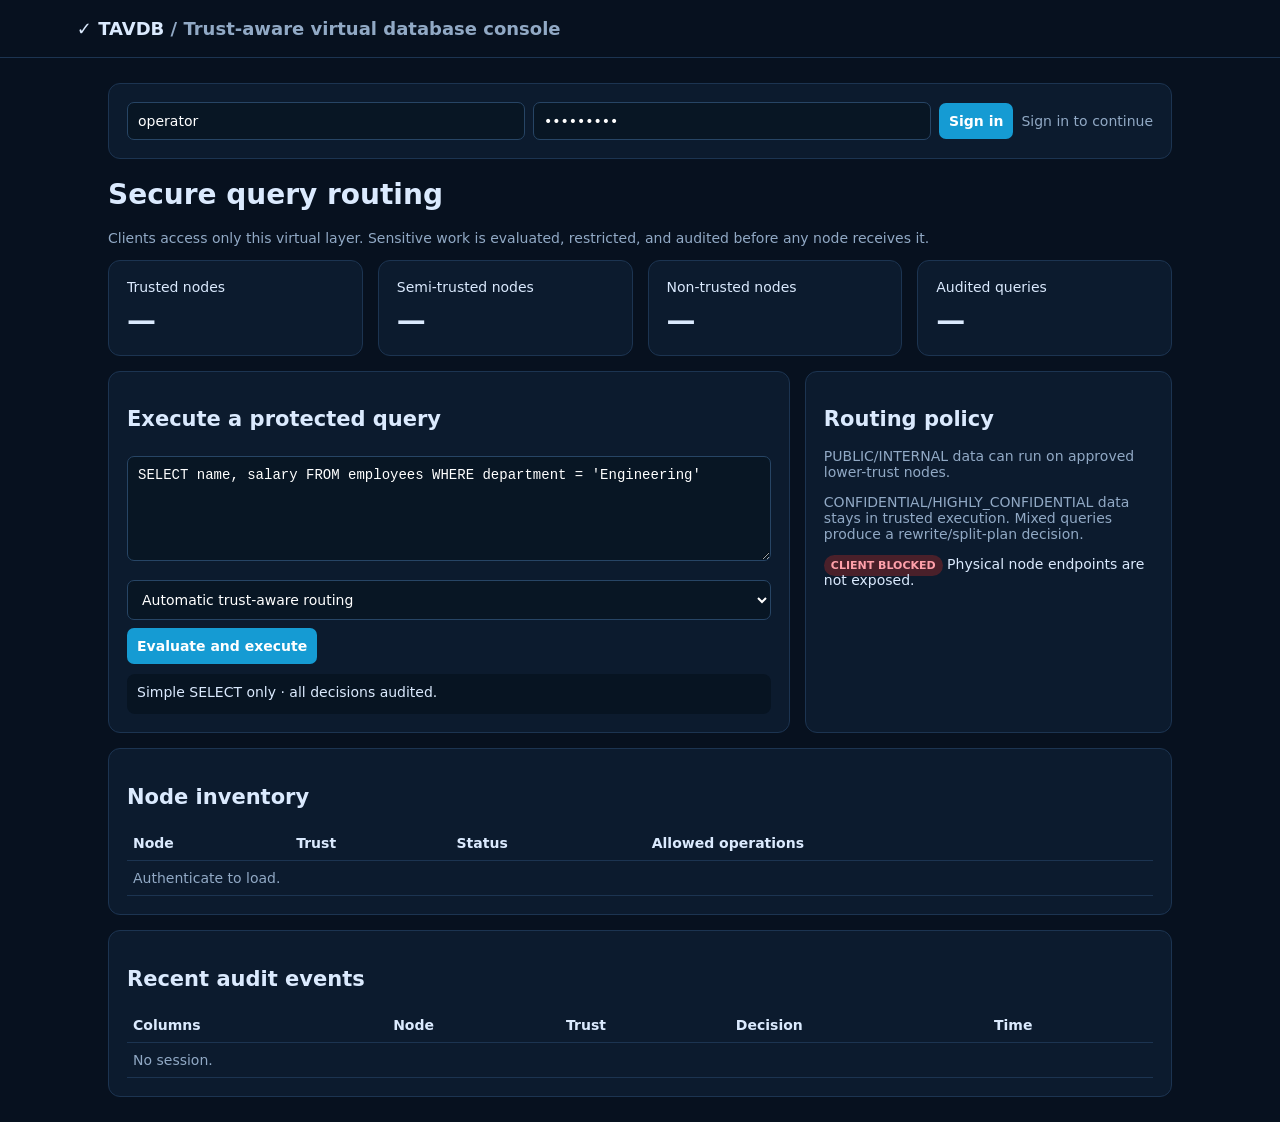
==== dashboard/index.html @ 65dcba15 "Build trust-aware virtual database prototype" ====
<!doctype html><html><head><meta charset="utf-8"><meta name="viewport" content="width=device-width"><title>TAVDB Console</title><style>*{box-sizing:border-box}body{margin:0;font:14px system-ui;background:#07111f;color:#dbeafe}.bar{padding:18px 6%;border-bottom:1px solid #1c3451;font-weight:800;font-size:18px}.wrap{max-width:1100px;margin:25px auto;padding:0 18px}.muted{color:#91a9c5}.grid,.two{display:grid;gap:15px}.grid{grid-template-columns:repeat(4,1fr)}.two{grid-template-columns:1.3fr .7fr}.card,.panel{padding:18px;background:#0c1b2e;border:1px solid #1c3451;border-radius:12px;margin-bottom:15px}.metric{font-size:29px;font-weight:800;margin-top:8px}input,textarea,select,button{padding:10px;border-radius:7px;border:1px solid #274565;background:#081624;color:white;font:inherit}textarea,select{width:100%;margin:8px 0}textarea{height:105px;font-family:monospace}button{background:#159bd3;border:0;font-weight:bold;cursor:pointer}.row{display:flex;gap:8px;align-items:center}.row input{flex:1}table{width:100%;border-collapse:collapse}td,th{text-align:left;padding:9px 6px;border-bottom:1px solid #1c3451}.pill{font-size:11px;padding:4px 7px;border-radius:12px;font-weight:bold}.allow{background:#123c34;color:#79e7c0}.deny{background:#4a202a;color:#ffa0aa}.rewrite{background:#433716;color:#ffdc80}.status{margin-top:10px;padding:10px;background:#071422;border-radius:8px;min-height:40px}pre{white-space:pre-wrap}@media(max-width:700px){.grid,.two{grid-template-columns:1fr 1fr}}@media(max-width:440px){.grid,.two{grid-template-columns:1fr}}</style></head><body><header class="bar">✓ TAVDB <span class="muted">/ Trust-aware virtual database console</span></header><main class="wrap"><section class="card"><div class="row"><input id="user" value="operator" placeholder="Username"><input id="pass" value="password1" type="password" placeholder="Password"><button onclick="auth()">Sign in</button><span id="state" class="muted">Sign in to continue</span></div></section><h1>Secure query routing</h1><p class="muted">Clients access only this virtual layer. Sensitive work is evaluated, restricted, and audited before any node receives it.</p><section class="grid"><div class="card">Trusted nodes<div id="trusted" class="metric">—</div></div><div class="card">Semi-trusted nodes<div id="semi" class="metric">—</div></div><div class="card">Non-trusted nodes<div id="non" class="metric">—</div></div><div class="card">Audited queries<div id="total" class="metric">—</div></div></section><section class="two"><div class="panel"><h2>Execute a protected query</h2><textarea id="sql">SELECT name, salary FROM employees WHERE department = 'Engineering'</textarea><select id="node"><option value="">Automatic trust-aware routing</option><option value="non-trusted-node">Prefer non-trusted node</option><option value="semi-trusted-node">Prefer semi-trusted node</option><option value="trusted-node">Prefer trusted node</option></select><button onclick="run()">Evaluate and execute</button><div id="result" class="status">Simple SELECT only · all decisions audited.</div></div><aside class="panel"><h2>Routing policy</h2><p class="muted">PUBLIC/INTERNAL data can run on approved lower-trust nodes.</p><p class="muted">CONFIDENTIAL/HIGHLY_CONFIDENTIAL data stays in trusted execution. Mixed queries produce a rewrite/split-plan decision.</p><p><span class="pill deny">CLIENT BLOCKED</span> Physical node endpoints are not exposed.</p></aside></section><section class="panel"><h2>Node inventory</h2><table><thead><tr><th>Node</th><th>Trust</th><th>Status</th><th>Allowed operations</th></tr></thead><tbody id="nodes"><tr><td colspan="4" class="muted">Authenticate to load.</td></tr></tbody></table></section><section class="panel"><h2>Recent audit events</h2><table><thead><tr><th>Columns</th><th>Node</th><th>Trust</th><th>Decision</th><th>Time</th></tr></thead><tbody id="audit"><tr><td colspan="5" class="muted">No session.</td></tr></tbody></table></section></main><script>const $=x=>document.getElementById(x),call=async(p,o={})=>{o.headers={...(o.headers||{}),Authorization:'Bearer '+localStorage.t};let r=await fetch(p,o);if(!r.ok)throw Error((await r.json()).detail);return r.json()},tag=x=>'<span class="pill '+x.toLowerCase()+'">'+x+'</span>';async function auth(){try{let body=JSON.stringify({username:$('user').value,password:$('pass').value}),r=await fetch('/auth/login',{method:'POST',headers:{'Content-Type':'application/json'},body});if(r.status===401){await fetch('/auth/register',{method:'POST',headers:{'Content-Type':'application/json'},body});r=await fetch('/auth/login',{method:'POST',headers:{'Content-Type':'application/json'},body})}let d=await r.json();if(!d.access_token)throw Error(d.detail||'Sign-in failed');localStorage.t=d.access_token;$('state').textContent='Authenticated as '+$('user').value;refresh()}catch(e){$('result').textContent=e.message}}async function refresh(){try{let[ns,ls]=await Promise.all([call('/nodes'),call('/audit/logs')]);for(let[k,v]of Object.entries({trusted:'TRUSTED',semi:'SEMI_TRUSTED',non:'NON_TRUSTED'}))$(k).textContent=ns.filter(n=>n.trust_level===v).length;$('total').textContent=ls.length;$('nodes').innerHTML=ns.map(n=>`<tr><td>${n.name}</td><td>${n.trust_level}</td><td>${tag('ALLOW')} ${n.status}</td><td>${n.allowed_operations}</td></tr>`).join('');$('audit').innerHTML=ls.slice(0,10).map(a=>`<tr><td>${a.requested_columns||'invalid'}</td><td>${a.selected_node||'—'}</td><td>${a.node_trust_level||'—'}</td><td>${tag(a.decision)}</td><td>${a.execution_time} ms</td></tr>`).join('')||'<tr><td colspan=5>No queries yet.</td></tr>'}catch(e){$('result').textContent=e.message}}async function run(){try{let d=await call('/queries',{method:'POST',headers:{'Content-Type':'application/json'},body:JSON.stringify({sql:$('sql').value,preferred_node:$('node').value||null})});$('result').innerHTML=`${tag(d.decision)} <b>${d.node||'No node'}</b> — ${d.reason}<pre>${JSON.stringify(d.result,null,2)}</pre>`;refresh()}catch(e){$('result').textContent=e.message}}if(localStorage.t){$('state').textContent='Authenticated session';refresh()}</script></body></html>
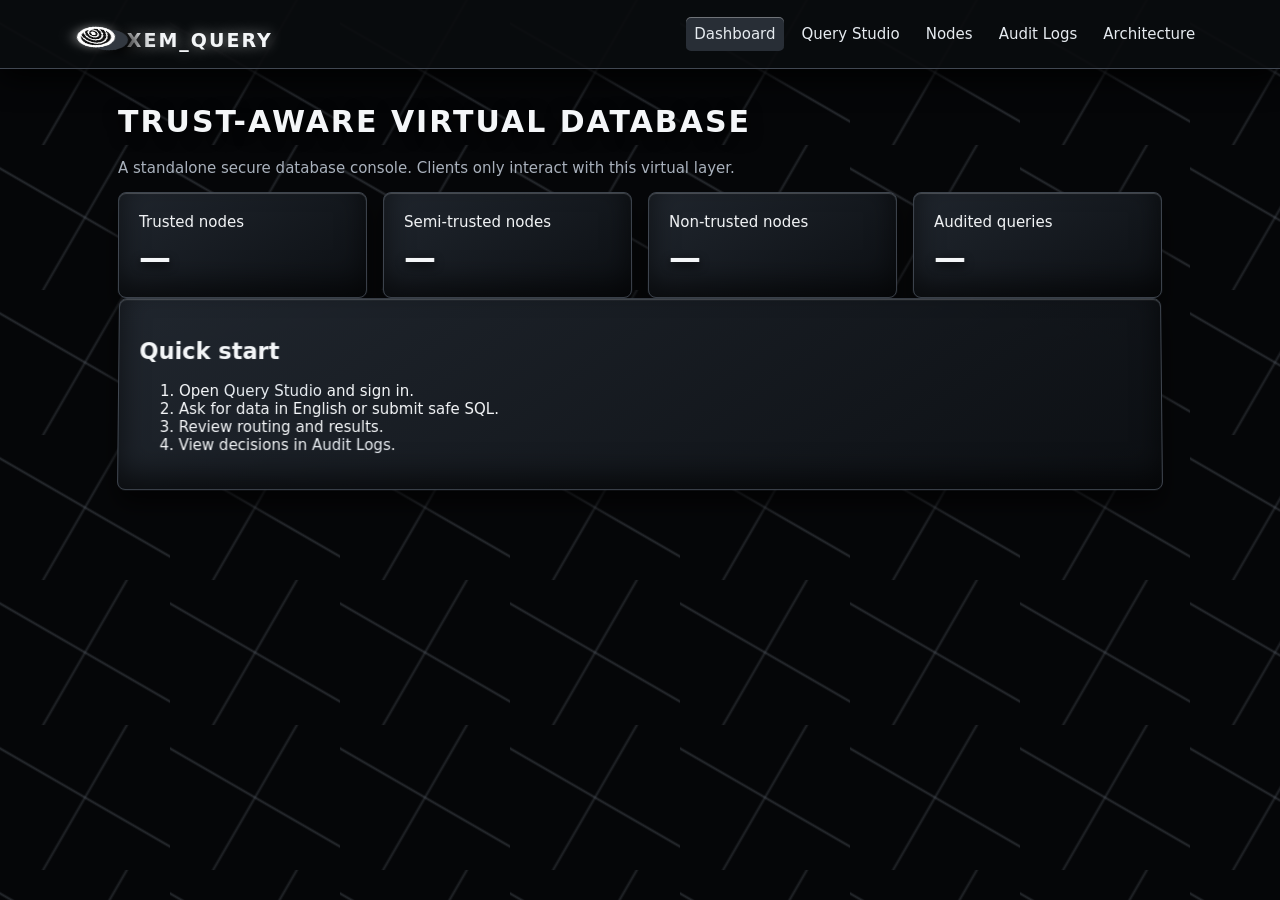
==== commit aaba50a4: "Prepare FastAPI application for Vercel deployment" ====
--- a/dashboard/index.html
+++ b/dashboard/index.html
@@ -1 +1 @@
-<!doctype html><html><head><meta charset="utf-8"><meta name="viewport" content="width=device-width"><title>TAVDB Console</title><style>*{box-sizing:border-box}body{margin:0;font:14px system-ui;background:#07111f;color:#dbeafe}.bar{padding:18px 6%;border-bottom:1px solid #1c3451;font-weight:800;font-size:18px}.wrap{max-width:1100px;margin:25px auto;padding:0 18px}.muted{color:#91a9c5}.grid,.two{display:grid;gap:15px}.grid{grid-template-columns:repeat(4,1fr)}.two{grid-template-columns:1.3fr .7fr}.card,.panel{padding:18px;background:#0c1b2e;border:1px solid #1c3451;border-radius:12px;margin-bottom:15px}.metric{font-size:29px;font-weight:800;margin-top:8px}input,textarea,select,button{padding:10px;border-radius:7px;border:1px solid #274565;background:#081624;color:white;font:inherit}textarea,select{width:100%;margin:8px 0}textarea{height:105px;font-family:monospace}button{background:#159bd3;border:0;font-weight:bold;cursor:pointer}.row{display:flex;gap:8px;align-items:center}.row input{flex:1}table{width:100%;border-collapse:collapse}td,th{text-align:left;padding:9px 6px;border-bottom:1px solid #1c3451}.pill{font-size:11px;padding:4px 7px;border-radius:12px;font-weight:bold}.allow{background:#123c34;color:#79e7c0}.deny{background:#4a202a;color:#ffa0aa}.rewrite{background:#433716;color:#ffdc80}.status{margin-top:10px;padding:10px;background:#071422;border-radius:8px;min-height:40px}pre{white-space:pre-wrap}@media(max-width:700px){.grid,.two{grid-template-columns:1fr 1fr}}@media(max-width:440px){.grid,.two{grid-template-columns:1fr}}</style></head><body><header class="bar">✓ TAVDB <span class="muted">/ Trust-aware virtual database console</span></header><main class="wrap"><section class="card"><div class="row"><input id="user" value="operator" placeholder="Username"><input id="pass" value="password1" type="password" placeholder="Password"><button onclick="auth()">Sign in</button><span id="state" class="muted">Sign in to continue</span></div></section><h1>Secure query routing</h1><p class="muted">Clients access only this virtual layer. Sensitive work is evaluated, restricted, and audited before any node receives it.</p><section class="grid"><div class="card">Trusted nodes<div id="trusted" class="metric">—</div></div><div class="card">Semi-trusted nodes<div id="semi" class="metric">—</div></div><div class="card">Non-trusted nodes<div id="non" class="metric">—</div></div><div class="card">Audited queries<div id="total" class="metric">—</div></div></section><section class="two"><div class="panel"><h2>Execute a protected query</h2><textarea id="sql">SELECT name, salary FROM employees WHERE department = 'Engineering'</textarea><select id="node"><option value="">Automatic trust-aware routing</option><option value="non-trusted-node">Prefer non-trusted node</option><option value="semi-trusted-node">Prefer semi-trusted node</option><option value="trusted-node">Prefer trusted node</option></select><button onclick="run()">Evaluate and execute</button><div id="result" class="status">Simple SELECT only · all decisions audited.</div></div><aside class="panel"><h2>Routing policy</h2><p class="muted">PUBLIC/INTERNAL data can run on approved lower-trust nodes.</p><p class="muted">CONFIDENTIAL/HIGHLY_CONFIDENTIAL data stays in trusted execution. Mixed queries produce a rewrite/split-plan decision.</p><p><span class="pill deny">CLIENT BLOCKED</span> Physical node endpoints are not exposed.</p></aside></section><section class="panel"><h2>Node inventory</h2><table><thead><tr><th>Node</th><th>Trust</th><th>Status</th><th>Allowed operations</th></tr></thead><tbody id="nodes"><tr><td colspan="4" class="muted">Authenticate to load.</td></tr></tbody></table></section><section class="panel"><h2>Recent audit events</h2><table><thead><tr><th>Columns</th><th>Node</th><th>Trust</th><th>Decision</th><th>Time</th></tr></thead><tbody id="audit"><tr><td colspan="5" class="muted">No session.</td></tr></tbody></table></section></main><script>const $=x=>document.getElementById(x),call=async(p,o={})=>{o.headers={...(o.headers||{}),Authorization:'Bearer '+localStorage.t};let r=await fetch(p,o);if(!r.ok)throw Error((await r.json()).detail);return r.json()},tag=x=>'<span class="pill '+x.toLowerCase()+'">'+x+'</span>';async function auth(){try{let body=JSON.stringify({username:$('user').value,password:$('pass').value}),r=await fetch('/auth/login',{method:'POST',headers:{'Content-Type':'application/json'},body});if(r.status===401){await fetch('/auth/register',{method:'POST',headers:{'Content-Type':'application/json'},body});r=await fetch('/auth/login',{method:'POST',headers:{'Content-Type':'application/json'},body})}let d=await r.json();if(!d.access_token)throw Error(d.detail||'Sign-in failed');localStorage.t=d.access_token;$('state').textContent='Authenticated as '+$('user').value;refresh()}catch(e){$('result').textContent=e.message}}async function refresh(){try{let[ns,ls]=await Promise.all([call('/nodes'),call('/audit/logs')]);for(let[k,v]of Object.entries({trusted:'TRUSTED',semi:'SEMI_TRUSTED',non:'NON_TRUSTED'}))$(k).textContent=ns.filter(n=>n.trust_level===v).length;$('total').textContent=ls.length;$('nodes').innerHTML=ns.map(n=>`<tr><td>${n.name}</td><td>${n.trust_level}</td><td>${tag('ALLOW')} ${n.status}</td><td>${n.allowed_operations}</td></tr>`).join('');$('audit').innerHTML=ls.slice(0,10).map(a=>`<tr><td>${a.requested_columns||'invalid'}</td><td>${a.selected_node||'—'}</td><td>${a.node_trust_level||'—'}</td><td>${tag(a.decision)}</td><td>${a.execution_time} ms</td></tr>`).join('')||'<tr><td colspan=5>No queries yet.</td></tr>'}catch(e){$('result').textContent=e.message}}async function run(){try{let d=await call('/queries',{method:'POST',headers:{'Content-Type':'application/json'},body:JSON.stringify({sql:$('sql').value,preferred_node:$('node').value||null})});$('result').innerHTML=`${tag(d.decision)} <b>${d.node||'No node'}</b> — ${d.reason}<pre>${JSON.stringify(d.result,null,2)}</pre>`;refresh()}catch(e){$('result').textContent=e.message}}if(localStorage.t){$('state').textContent='Authenticated session';refresh()}</script></body></html>
+<!doctype html><html><head><meta charset="utf-8"><title>TAVDB Dashboard</title><link rel="stylesheet" href="/dashboard/site.css"></head><body><nav><b>✓ TAVDB</b><a class="active" href="/dashboard/">Dashboard</a><a href="/dashboard/queries.html">Query Studio</a><a href="/dashboard/nodes.html">Nodes</a><a href="/dashboard/audit.html">Audit Logs</a><a href="/dashboard/architecture.html">Architecture</a></nav><main><h1>Trust-Aware Virtual Database</h1><p class="muted">A standalone secure database console. Clients only interact with this virtual layer.</p><section class="cards"><div>Trusted nodes<strong id="trusted">—</strong></div><div>Semi-trusted nodes<strong id="semi">—</strong></div><div>Non-trusted nodes<strong id="non">—</strong></div><div>Audited queries<strong id="total">—</strong></div></section><section class="panel"><h2>Quick start</h2><ol><li>Open <a href="/dashboard/queries.html">Query Studio</a> and sign in.</li><li>Ask for data in English or submit safe SQL.</li><li>Review routing and results.</li><li>View decisions in <a href="/dashboard/audit.html">Audit Logs</a>.</li></ol></section></main><script src="/dashboard/site.js"></script><script>load().then(([n,l])=>{for(let[k,v]of Object.entries({trusted:'TRUSTED',semi:'SEMI_TRUSTED',non:'NON_TRUSTED'}))document.getElementById(k).textContent=n.filter(x=>x.trust_level===v).length;total.textContent=l.length}).catch(()=>{})</script></body></html>
--- a/dashboard/site.css
+++ b/dashboard/site.css
@@ -0,0 +1 @@
+:root{--bg:#050608;--card:#12161c;--line:#414852;--text:#f4f6f8;--dim:#a9b1bc}*{box-sizing:border-box}body{margin:0;min-height:100vh;color:var(--text);font:15px system-ui;background:#050608;background-image:linear-gradient(30deg,transparent 49%,#69717b55 50%,transparent 51%),linear-gradient(120deg,transparent 49%,#69717b44 50%,transparent 51%);background-size:170px 145px}nav{display:flex;align-items:center;gap:10px;padding:17px 6%;background:#090b0ee8;border-bottom:1px solid var(--line);box-shadow:0 8px 30px #000}nav b{font-size:0;margin-right:auto}nav b:before{content:"";display:inline-block;width:30px;height:30px;margin:0 12px -9px 0;border:4px solid #fff;border-radius:50%;background:radial-gradient(ellipse at 50% 26%,#fff 0 10%,#111 12% 17%,#fff 19% 24%,#111 26% 35%,#fff 37% 42%,#111 44% 55%,#fff 57% 62%,#111 64%);box-shadow:10px 10px 0 #323840,18px 18px 22px #000,0 0 15px #fff8;transform:rotateX(57deg) rotateZ(-22deg);animation:orbit 6s linear infinite}nav b:after{content:"XEM_QUERY";font-size:19px;letter-spacing:2px;text-shadow:0 0 14px #fff8}@keyframes orbit{50%{transform:rotateX(57deg) rotateZ(158deg)}100%{transform:rotateX(57deg) rotateZ(338deg)}}a{color:#e6ebf0;text-decoration:none}nav a{padding:8px;border-radius:5px}.active,nav a:hover{background:#282e36;box-shadow:inset 0 1px #fff5}main{max-width:1080px;margin:35px auto;padding:0 18px}h1{letter-spacing:2px;text-transform:uppercase;text-shadow:0 4px 15px #000}.muted{color:var(--dim)}.cards{display:grid;grid-template-columns:repeat(4,1fr);gap:16px}.cards div,.panel{position:relative;padding:20px;background:linear-gradient(145deg,#20262e,#0c0f13);border:1px solid var(--line);border-radius:8px;box-shadow:inset 0 1px #ffffff30,inset 0 -14px 28px #0009,0 14px 24px #000b;transform:perspective(900px) rotateX(1deg)}.cards strong{display:block;font-size:32px;margin-top:8px;text-shadow:0 3px 10px #000}input,textarea,select,button{padding:11px;border-radius:5px;border:1px solid #505864;background:#080a0d;color:#fff;font:inherit}textarea,select{width:100%;margin:9px 0}textarea{height:115px;font-family:Consolas,monospace}button{background:linear-gradient(#fff,#c5cbd2);color:#090b0d;font-weight:800;box-shadow:inset 0 1px #fff,0 4px #6d747c,0 9px 15px #000;cursor:pointer}button:active{transform:translateY(3px);box-shadow:inset 0 1px #fff,0 1px #6d747c}.row{display:flex;gap:8px}.row input{flex:1}table{width:100%;border-collapse:collapse}td,th{padding:10px;text-align:left;border-bottom:1px solid #303740}th{font-size:11px;letter-spacing:1px}.pill{padding:4px 8px;border-radius:12px;font-size:11px;font-weight:800}.allow{background:#294837}.deny{background:#57272f}.rewrite{background:#57481f}pre{white-space:pre-wrap}.result{margin-top:13px;padding:13px;background:#06080a;border:1px solid #343b45;border-radius:5px}@media(max-width:700px){nav{flex-wrap:wrap}.cards{grid-template-columns:1fr 1fr}}
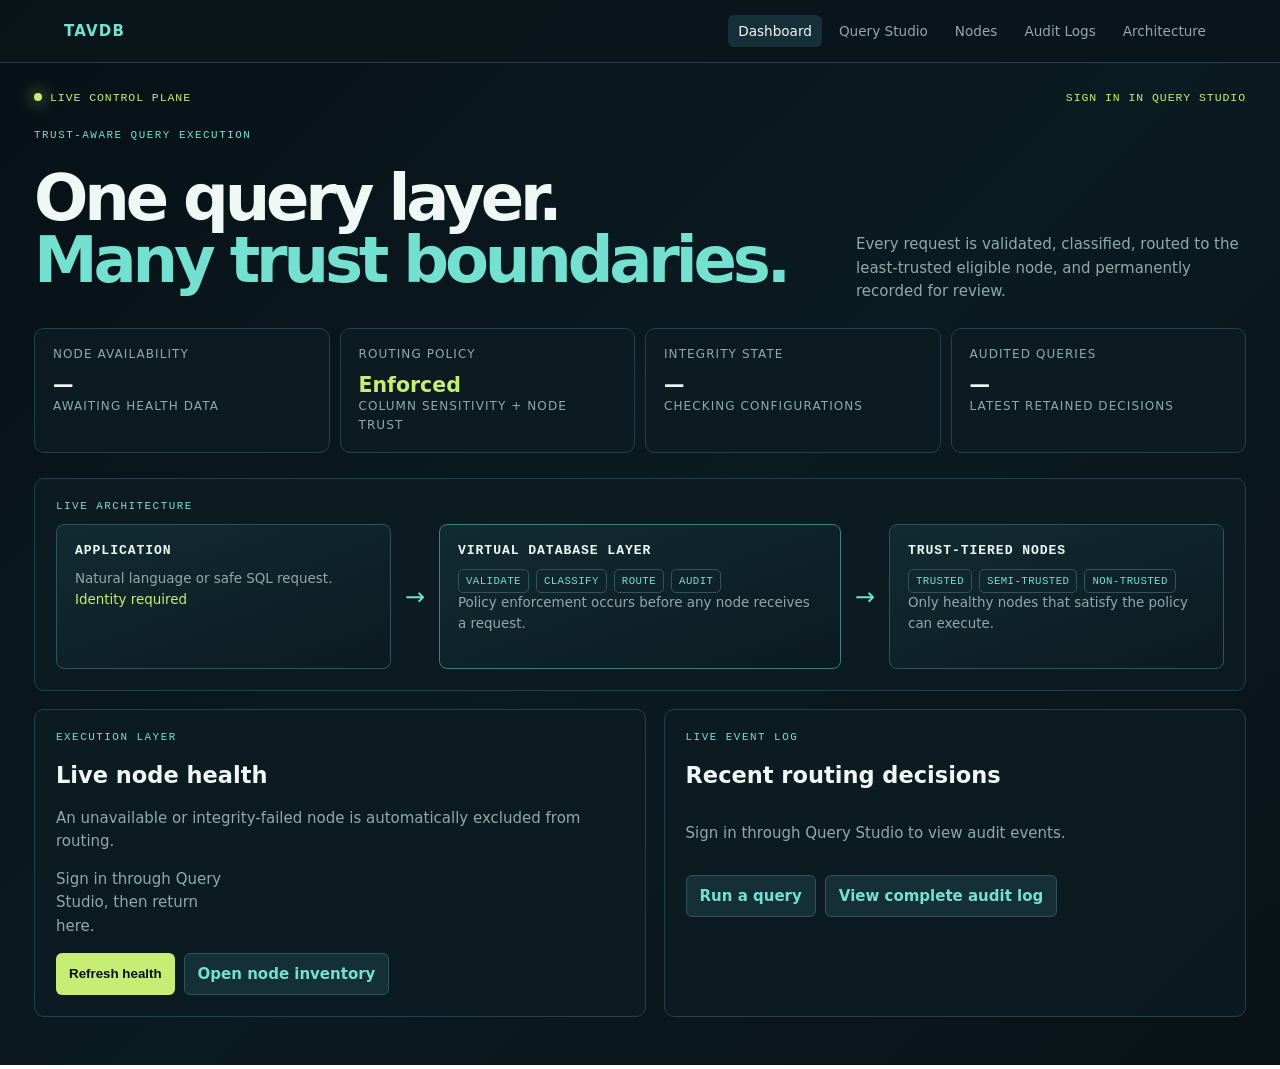
==== commit 4f7d0368: "Add node health and integrity controls" ====
--- a/dashboard/index.html
+++ b/dashboard/index.html
@@ -1 +1 @@
-<!doctype html><html><head><meta charset="utf-8"><title>TAVDB Dashboard</title><link rel="stylesheet" href="/dashboard/site.css"></head><body><nav><b>✓ TAVDB</b><a class="active" href="/dashboard/">Dashboard</a><a href="/dashboard/queries.html">Query Studio</a><a href="/dashboard/nodes.html">Nodes</a><a href="/dashboard/audit.html">Audit Logs</a><a href="/dashboard/architecture.html">Architecture</a></nav><main><h1>Trust-Aware Virtual Database</h1><p class="muted">A standalone secure database console. Clients only interact with this virtual layer.</p><section class="cards"><div>Trusted nodes<strong id="trusted">—</strong></div><div>Semi-trusted nodes<strong id="semi">—</strong></div><div>Non-trusted nodes<strong id="non">—</strong></div><div>Audited queries<strong id="total">—</strong></div></section><section class="panel"><h2>Quick start</h2><ol><li>Open <a href="/dashboard/queries.html">Query Studio</a> and sign in.</li><li>Ask for data in English or submit safe SQL.</li><li>Review routing and results.</li><li>View decisions in <a href="/dashboard/audit.html">Audit Logs</a>.</li></ol></section></main><script src="/dashboard/site.js"></script><script>load().then(([n,l])=>{for(let[k,v]of Object.entries({trusted:'TRUSTED',semi:'SEMI_TRUSTED',non:'NON_TRUSTED'}))document.getElementById(k).textContent=n.filter(x=>x.trust_level===v).length;total.textContent=l.length}).catch(()=>{})</script></body></html>
+<!doctype html><html lang="en"><head><meta charset="utf-8"><meta name="viewport" content="width=device-width,initial-scale=1"><title>TAVDB | Live security console</title><link rel="stylesheet" href="/dashboard/site.css"></head><body><nav><b>TAVDB</b><a class="active" href="/dashboard/">Dashboard</a><a href="/dashboard/queries.html">Query Studio</a><a href="/dashboard/nodes.html">Nodes</a><a href="/dashboard/audit.html">Audit Logs</a><a href="/dashboard/architecture.html">Architecture</a></nav><main><div class="topline"><span><i class="dot"></i>LIVE CONTROL PLANE</span><span id="updated">SIGN IN TO CONNECT</span></div><section class="intro"><div><div class="section-label">Trust-aware query execution</div><h1>One query layer.<br><span>Many trust boundaries.</span></h1></div><p class="muted">Every request is validated, classified, routed to the least-trusted eligible node, and permanently recorded for review.</p></section><section class="cards"><div>Node availability<strong id="availability">—</strong><span class="sub" id="availabilitySub">Awaiting health data</span></div><div>Routing policy<strong class="ok">Enforced</strong><span class="sub">Column sensitivity + node trust</span></div><div>Integrity state<strong id="integrity">—</strong><span class="sub" id="integritySub">Checking configurations</span></div><div>Audited queries<strong id="total">—</strong><span class="sub">Latest retained decisions</span></div></section><section class="panel architecture"><div class="section-label">Live architecture</div><div class="flow"><article class="flow-box"><h3>APPLICATION</h3><p>Natural language or safe SQL request.</p><p class="ok">Identity required</p></article><div class="arrow">→</div><article class="flow-box focus"><h3>VIRTUAL DATABASE LAYER</h3><div class="steps"><span class="step">VALIDATE</span><span class="step">CLASSIFY</span><span class="step">ROUTE</span><span class="step">AUDIT</span></div><p>Policy enforcement occurs before any node receives a request.</p></article><div class="arrow">→</div><article class="flow-box"><h3>TRUST-TIERED NODES</h3><div class="steps"><span class="step">TRUSTED</span><span class="step">SEMI-TRUSTED</span><span class="step">NON-TRUSTED</span></div><p>Only healthy nodes that satisfy the policy can execute.</p></article></div></section><div class="lower"><section class="panel"><div class="section-label">Execution layer</div><h2>Live node health</h2><p class="muted">An unavailable or integrity-failed node is automatically excluded from routing.</p><div class="node-grid" id="nodes"><span class="muted">Sign in through Query Studio to load health.</span></div><div class="actions"><button onclick="refresh()">Refresh health</button><a class="button" href="/dashboard/nodes.html">Open node inventory</a></div></section><section class="panel"><div class="section-label">Live event log</div><h2>Recent routing decisions</h2><div class="activity" id="events"><p class="muted">Sign in through Query Studio to view audit events.</p></div><div class="actions"><a class="button" href="/dashboard/queries.html">Run a query</a><a class="button" href="/dashboard/audit.html">View complete audit log</a></div></section></div></main><script src="/dashboard/site.js"></script><script>const $=id=>document.getElementById(id),safe=v=>String(v??'').replace(/[&<>"']/g,c=>({'&':'&amp;','<':'&lt;','>':'&gt;','"':'&quot;',"'":'&#39;'}[c]));async function refresh(){try{const [nodes,health,audit]=await Promise.all([api('/nodes'),api('/nodes/health'),api('/audit/logs')]),states=Object.fromEntries(health.map(x=>[x.node,x])),online=health.filter(x=>x.available).length;$('availability').textContent=`${online} / ${health.length} healthy`;$('availabilitySub').textContent=online===health.length?'All routing targets available':'Unavailable nodes are excluded';$('integrity').textContent=online===health.length?'Verified':'Attention required';$('integrity').className=online===health.length?'ok':'warn';$('integritySub').textContent=online===health.length?'No configuration failures detected':'One or more nodes cannot receive work';$('total').textContent=audit.length;$('nodes').innerHTML=nodes.map(n=>{const h=states[n.name]||{},down=!h.available;return `<article class="node-card ${down?'unavailable':''}"><h3>${safe(n.name)}</h3><p><span class="pill ${down?'unavailable':''}">${safe(h.status||n.status)}</span><br>Trust: <b>${safe(n.trust_level)}</b><br>Last check: ${h.last_health_check?new Date(h.last_health_check).toLocaleTimeString():'—'}</p></article>`}).join('');$('events').innerHTML=audit.length?audit.slice(0,8).map(e=>`<div class="event"><time>${new Date(e.timestamp).toLocaleTimeString()}</time><span>${tag(e.decision)} <b>${safe(e.selected_node||'No node')}</b> — ${safe(e.reason)}</span></div>`).join(''):'<p class="muted">No decisions recorded yet. Run a query to begin.</p>';$('updated').textContent=`UPDATED ${new Date().toLocaleTimeString()}`}catch(e){$('updated').textContent='SIGN IN IN QUERY STUDIO';$('nodes').innerHTML='<span class="muted">Sign in through Query Studio, then return here.</span>'}}refresh();setInterval(refresh,5000)</script></body></html>
--- a/dashboard/site.css
+++ b/dashboard/site.css
@@ -1 +1 @@
-:root{--bg:#050608;--card:#12161c;--line:#414852;--text:#f4f6f8;--dim:#a9b1bc}*{box-sizing:border-box}body{margin:0;min-height:100vh;color:var(--text);font:15px system-ui;background:#050608;background-image:linear-gradient(30deg,transparent 49%,#69717b55 50%,transparent 51%),linear-gradient(120deg,transparent 49%,#69717b44 50%,transparent 51%);background-size:170px 145px}nav{display:flex;align-items:center;gap:10px;padding:17px 6%;background:#090b0ee8;border-bottom:1px solid var(--line);box-shadow:0 8px 30px #000}nav b{font-size:0;margin-right:auto}nav b:before{content:"";display:inline-block;width:30px;height:30px;margin:0 12px -9px 0;border:4px solid #fff;border-radius:50%;background:radial-gradient(ellipse at 50% 26%,#fff 0 10%,#111 12% 17%,#fff 19% 24%,#111 26% 35%,#fff 37% 42%,#111 44% 55%,#fff 57% 62%,#111 64%);box-shadow:10px 10px 0 #323840,18px 18px 22px #000,0 0 15px #fff8;transform:rotateX(57deg) rotateZ(-22deg);animation:orbit 6s linear infinite}nav b:after{content:"XEM_QUERY";font-size:19px;letter-spacing:2px;text-shadow:0 0 14px #fff8}@keyframes orbit{50%{transform:rotateX(57deg) rotateZ(158deg)}100%{transform:rotateX(57deg) rotateZ(338deg)}}a{color:#e6ebf0;text-decoration:none}nav a{padding:8px;border-radius:5px}.active,nav a:hover{background:#282e36;box-shadow:inset 0 1px #fff5}main{max-width:1080px;margin:35px auto;padding:0 18px}h1{letter-spacing:2px;text-transform:uppercase;text-shadow:0 4px 15px #000}.muted{color:var(--dim)}.cards{display:grid;grid-template-columns:repeat(4,1fr);gap:16px}.cards div,.panel{position:relative;padding:20px;background:linear-gradient(145deg,#20262e,#0c0f13);border:1px solid var(--line);border-radius:8px;box-shadow:inset 0 1px #ffffff30,inset 0 -14px 28px #0009,0 14px 24px #000b;transform:perspective(900px) rotateX(1deg)}.cards strong{display:block;font-size:32px;margin-top:8px;text-shadow:0 3px 10px #000}input,textarea,select,button{padding:11px;border-radius:5px;border:1px solid #505864;background:#080a0d;color:#fff;font:inherit}textarea,select{width:100%;margin:9px 0}textarea{height:115px;font-family:Consolas,monospace}button{background:linear-gradient(#fff,#c5cbd2);color:#090b0d;font-weight:800;box-shadow:inset 0 1px #fff,0 4px #6d747c,0 9px 15px #000;cursor:pointer}button:active{transform:translateY(3px);box-shadow:inset 0 1px #fff,0 1px #6d747c}.row{display:flex;gap:8px}.row input{flex:1}table{width:100%;border-collapse:collapse}td,th{padding:10px;text-align:left;border-bottom:1px solid #303740}th{font-size:11px;letter-spacing:1px}.pill{padding:4px 8px;border-radius:12px;font-size:11px;font-weight:800}.allow{background:#294837}.deny{background:#57272f}.rewrite{background:#57481f}pre{white-space:pre-wrap}.result{margin-top:13px;padding:13px;background:#06080a;border:1px solid #343b45;border-radius:5px}@media(max-width:700px){nav{flex-wrap:wrap}.cards{grid-template-columns:1fr 1fr}}
+:root{--bg:#071016;--panel:#0d1b22;--line:#24404a;--ink:#eff8f4;--muted:#91aaa9;--cyan:#74e0d0;--lime:#c7ed75;--amber:#f2bf68;--red:#ff7e7e;--mono:ui-monospace,SFMono-Regular,Consolas,monospace}*{box-sizing:border-box}body{margin:0;min-height:100vh;background:linear-gradient(135deg,#071016,#0b1b22 52%,#091217);color:var(--ink);font:15px system-ui,sans-serif}nav{display:flex;align-items:center;gap:7px;padding:15px max(5%,24px);border-bottom:1px solid var(--line);background:#09151ae8}nav b{margin-right:auto;letter-spacing:.08em;color:var(--cyan)}nav a{color:var(--muted);padding:8px 10px;border-radius:6px;text-decoration:none;font-size:.85rem}.active,nav a:hover{background:#153039;color:var(--ink)}main{max-width:1320px;margin:auto;padding:28px 34px 48px}.topline{display:flex;justify-content:space-between;align-items:center;gap:16px;color:var(--lime);font:500 .72rem var(--mono);letter-spacing:.08em}.dot{display:inline-block;width:8px;height:8px;margin-right:8px;border-radius:50%;background:var(--lime);box-shadow:0 0 16px var(--lime)}h1{font-size:clamp(2.25rem,5vw,4.6rem);line-height:.97;letter-spacing:-.065em;max-width:820px;margin:26px 0 12px}h1 span{color:var(--cyan)}.muted,.sub{color:var(--muted);line-height:1.55}.intro{display:flex;justify-content:space-between;gap:30px;align-items:end;margin:25px 0}.intro p{max-width:390px;margin:0}.section-label{color:var(--cyan);font:500 .68rem var(--mono);letter-spacing:.14em;text-transform:uppercase;margin-bottom:12px}.cards{display:grid;grid-template-columns:repeat(4,1fr);gap:10px;margin:25px 0}.cards>div,.panel{background:rgba(13,27,34,.92);border:1px solid var(--line);border-radius:10px}.cards>div{min-height:104px;padding:18px;color:var(--muted);font-size:.75rem;text-transform:uppercase;letter-spacing:.09em}.cards strong{display:block;margin-top:12px;color:var(--ink);font-size:1.28rem;letter-spacing:0;text-transform:none}.ok{color:var(--lime)!important}.warn{color:var(--amber)!important}.bad{color:var(--red)!important}.panel{padding:21px}.architecture{margin:18px 0}.flow{display:grid;grid-template-columns:1fr 28px 1.2fr 28px 1fr;gap:10px;align-items:center}.flow-box{min-height:145px;padding:18px;border:1px solid #30545b;border-radius:8px;background:linear-gradient(160deg,#112b32,#0c1a21)}.flow-box h3{margin:0 0 11px;font:600 .82rem var(--mono);letter-spacing:.07em}.flow-box p{margin:0;color:var(--muted);line-height:1.55;font-size:.84rem}.flow-box.focus{border-color:#397f7b}.arrow{text-align:center;color:var(--cyan);font-size:1.5rem}.steps{display:flex;flex-wrap:wrap;gap:7px}.step,.pill{display:inline-block;padding:5px 7px;border-radius:5px;font:500 .67rem var(--mono);letter-spacing:.04em}.step{border:1px solid #30545b;color:var(--cyan)}.lower{display:grid;grid-template-columns:1.05fr 1fr;gap:18px}.node-grid{display:grid;grid-template-columns:repeat(3,1fr);gap:9px;margin-top:14px}.node-card{padding:14px;background:#0a161b;border:1px solid var(--line);border-radius:7px}.node-card.unavailable{border-color:#864a4a;background:#1d1114}.node-card h3{font:500 .78rem var(--mono);margin:0}.node-card p{margin:12px 0 0;font-size:.76rem;color:var(--muted);line-height:1.55}.pill{background:#183327;color:var(--lime)}.pill.unavailable,.pill.deny{background:#422022;color:var(--red)}.pill.rewrite{background:#49391d;color:var(--amber)}.activity{max-height:255px;overflow:auto;margin-top:13px}.event{display:flex;gap:10px;padding:10px 0;border-bottom:1px solid #183039;font-size:.79rem}.event time{color:#608486;font:500 .68rem var(--mono);white-space:nowrap}.actions{display:flex;gap:9px;flex-wrap:wrap;margin-top:15px}button{border:0;border-radius:6px;padding:11px 13px;background:var(--lime);color:#071016;font-weight:700;cursor:pointer}button.alt{background:var(--cyan)}a.button{background:#142f35;color:var(--cyan);padding:11px 13px;border:1px solid #30545b;border-radius:6px;text-decoration:none;font-weight:700}input,textarea,select{padding:11px;border-radius:5px;border:1px solid #30545b;background:#081318;color:var(--ink);font:inherit}textarea,select{width:100%;margin:9px 0}textarea{height:115px;font-family:var(--mono)}.row{display:flex;gap:8px}.row input{flex:1}table{width:100%;border-collapse:collapse}td,th{padding:10px;text-align:left;border-bottom:1px solid #25404a}th{font-size:11px;letter-spacing:1px;color:var(--muted)}pre{white-space:pre-wrap}.result{margin-top:13px;padding:13px;background:#081318;border:1px solid #30545b;border-radius:5px}@media(max-width:900px){main{padding:24px 18px}.cards{grid-template-columns:repeat(2,1fr)}.lower{grid-template-columns:1fr}.flow{grid-template-columns:1fr}.arrow{transform:rotate(90deg)}.flow-box{min-height:0}}@media(max-width:620px){nav{flex-wrap:wrap}.cards,.node-grid{grid-template-columns:1fr}.intro{display:block}.intro p{margin-top:16px}}
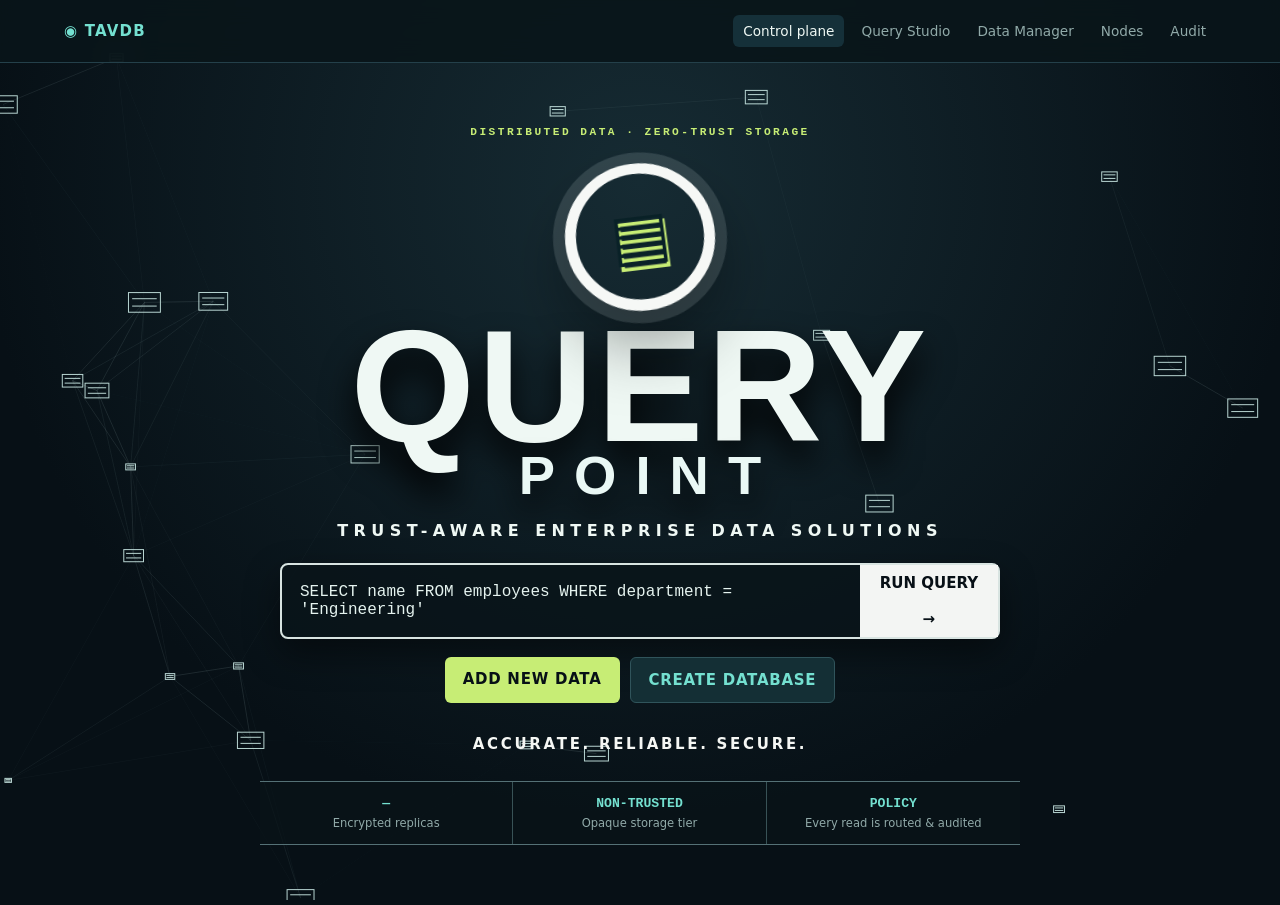
==== commit 4cee7ee5: "Add encrypted non-trusted replicas and network UI" ====
--- a/dashboard/index.html
+++ b/dashboard/index.html
@@ -1 +1 @@
-<!doctype html><html lang="en"><head><meta charset="utf-8"><meta name="viewport" content="width=device-width,initial-scale=1"><title>TAVDB | Live security console</title><link rel="stylesheet" href="/dashboard/site.css"></head><body><nav><b>TAVDB</b><a class="active" href="/dashboard/">Dashboard</a><a href="/dashboard/queries.html">Query Studio</a><a href="/dashboard/nodes.html">Nodes</a><a href="/dashboard/audit.html">Audit Logs</a><a href="/dashboard/architecture.html">Architecture</a></nav><main><div class="topline"><span><i class="dot"></i>LIVE CONTROL PLANE</span><span id="updated">SIGN IN TO CONNECT</span></div><section class="intro"><div><div class="section-label">Trust-aware query execution</div><h1>One query layer.<br><span>Many trust boundaries.</span></h1></div><p class="muted">Every request is validated, classified, routed to the least-trusted eligible node, and permanently recorded for review.</p></section><section class="cards"><div>Node availability<strong id="availability">—</strong><span class="sub" id="availabilitySub">Awaiting health data</span></div><div>Routing policy<strong class="ok">Enforced</strong><span class="sub">Column sensitivity + node trust</span></div><div>Integrity state<strong id="integrity">—</strong><span class="sub" id="integritySub">Checking configurations</span></div><div>Audited queries<strong id="total">—</strong><span class="sub">Latest retained decisions</span></div></section><section class="panel architecture"><div class="section-label">Live architecture</div><div class="flow"><article class="flow-box"><h3>APPLICATION</h3><p>Natural language or safe SQL request.</p><p class="ok">Identity required</p></article><div class="arrow">→</div><article class="flow-box focus"><h3>VIRTUAL DATABASE LAYER</h3><div class="steps"><span class="step">VALIDATE</span><span class="step">CLASSIFY</span><span class="step">ROUTE</span><span class="step">AUDIT</span></div><p>Policy enforcement occurs before any node receives a request.</p></article><div class="arrow">→</div><article class="flow-box"><h3>TRUST-TIERED NODES</h3><div class="steps"><span class="step">TRUSTED</span><span class="step">SEMI-TRUSTED</span><span class="step">NON-TRUSTED</span></div><p>Only healthy nodes that satisfy the policy can execute.</p></article></div></section><div class="lower"><section class="panel"><div class="section-label">Execution layer</div><h2>Live node health</h2><p class="muted">An unavailable or integrity-failed node is automatically excluded from routing.</p><div class="node-grid" id="nodes"><span class="muted">Sign in through Query Studio to load health.</span></div><div class="actions"><button onclick="refresh()">Refresh health</button><a class="button" href="/dashboard/nodes.html">Open node inventory</a></div></section><section class="panel"><div class="section-label">Live event log</div><h2>Recent routing decisions</h2><div class="activity" id="events"><p class="muted">Sign in through Query Studio to view audit events.</p></div><div class="actions"><a class="button" href="/dashboard/queries.html">Run a query</a><a class="button" href="/dashboard/audit.html">View complete audit log</a></div></section></div></main><script src="/dashboard/site.js"></script><script>const $=id=>document.getElementById(id),safe=v=>String(v??'').replace(/[&<>"']/g,c=>({'&':'&amp;','<':'&lt;','>':'&gt;','"':'&quot;',"'":'&#39;'}[c]));async function refresh(){try{const [nodes,health,audit]=await Promise.all([api('/nodes'),api('/nodes/health'),api('/audit/logs')]),states=Object.fromEntries(health.map(x=>[x.node,x])),online=health.filter(x=>x.available).length;$('availability').textContent=`${online} / ${health.length} healthy`;$('availabilitySub').textContent=online===health.length?'All routing targets available':'Unavailable nodes are excluded';$('integrity').textContent=online===health.length?'Verified':'Attention required';$('integrity').className=online===health.length?'ok':'warn';$('integritySub').textContent=online===health.length?'No configuration failures detected':'One or more nodes cannot receive work';$('total').textContent=audit.length;$('nodes').innerHTML=nodes.map(n=>{const h=states[n.name]||{},down=!h.available;return `<article class="node-card ${down?'unavailable':''}"><h3>${safe(n.name)}</h3><p><span class="pill ${down?'unavailable':''}">${safe(h.status||n.status)}</span><br>Trust: <b>${safe(n.trust_level)}</b><br>Last check: ${h.last_health_check?new Date(h.last_health_check).toLocaleTimeString():'—'}</p></article>`}).join('');$('events').innerHTML=audit.length?audit.slice(0,8).map(e=>`<div class="event"><time>${new Date(e.timestamp).toLocaleTimeString()}</time><span>${tag(e.decision)} <b>${safe(e.selected_node||'No node')}</b> — ${safe(e.reason)}</span></div>`).join(''):'<p class="muted">No decisions recorded yet. Run a query to begin.</p>';$('updated').textContent=`UPDATED ${new Date().toLocaleTimeString()}`}catch(e){$('updated').textContent='SIGN IN IN QUERY STUDIO';$('nodes').innerHTML='<span class="muted">Sign in through Query Studio, then return here.</span>'}}refresh();setInterval(refresh,5000)</script></body></html>
+<!doctype html><html lang="en"><head><meta charset="utf-8"><meta name="viewport" content="width=device-width,initial-scale=1"><title>TAVDB | Distributed Data Control</title><link rel="stylesheet" href="/dashboard/site.css"></head><body class="landing"><canvas id="network" aria-hidden="true"></canvas><nav><b>◉ TAVDB</b><a class="active" href="/dashboard/">Control plane</a><a href="/dashboard/queries.html">Query Studio</a><a href="/dashboard/data.html">Data Manager</a><a href="/dashboard/nodes.html">Nodes</a><a href="/dashboard/audit.html">Audit</a></nav><main class="hero"><p class="eyebrow">DISTRIBUTED DATA · ZERO-TRUST STORAGE</p><div class="orb"><div class="disk">▤</div></div><h1>QUERY<span>POINT</span></h1><p class="tagline">Trust-aware enterprise data solutions</p><section class="command"><code>SELECT name FROM employees WHERE department = 'Engineering'</code><a href="/dashboard/queries.html">RUN QUERY <b>→</b></a></section><div class="hero-actions"><a class="primary" href="/dashboard/data.html">ADD NEW DATA</a><a class="secondary" href="/dashboard/data.html#database">CREATE DATABASE</a></div><p class="promise">ACCURATE. RELIABLE. SECURE.</p><section class="trust-strip"><div><b id="replicaCount">—</b><span>Encrypted replicas</span></div><div><b>NON-TRUSTED</b><span>Opaque storage tier</span></div><div><b>POLICY</b><span>Every read is routed & audited</span></div></section></main><script>const canvas=document.getElementById('network'),ctx=canvas.getContext('2d');let points=[];function size(){canvas.width=innerWidth*devicePixelRatio;canvas.height=innerHeight*devicePixelRatio;ctx.scale(devicePixelRatio,devicePixelRatio);points=Array.from({length:24},()=>({x:Math.random()*innerWidth,y:Math.random()*innerHeight,z:.25+Math.random(),vx:(Math.random()-.5)*.13,vy:(Math.random()-.5)*.13}))}function draw(){ctx.clearRect(0,0,innerWidth,innerHeight);for(const p of points){p.x+=p.vx;p.y+=p.vy;if(p.x<0||p.x>innerWidth)p.vx*=-1;if(p.y<0||p.y>innerHeight)p.vy*=-1}ctx.strokeStyle='rgba(205,235,235,.23)';ctx.lineWidth=1;for(let i=0;i<points.length;i++)for(let j=i+1;j<points.length;j++){let a=points[i],b=points[j],d=Math.hypot(a.x-b.x,a.y-b.y);if(d<310){ctx.globalAlpha=(1-d/310)*.75;ctx.beginPath();ctx.moveTo(a.x,a.y);ctx.lineTo(b.x,b.y);ctx.stroke()}}ctx.globalAlpha=1;for(const p of points){ctx.strokeStyle='#d7f7f2';ctx.strokeRect(p.x-13*p.z,p.y-8*p.z,26*p.z,16*p.z);ctx.beginPath();ctx.moveTo(p.x-10*p.z,p.y-3*p.z);ctx.lineTo(p.x+10*p.z,p.y-3*p.z);ctx.moveTo(p.x-10*p.z,p.y+3*p.z);ctx.lineTo(p.x+10*p.z,p.y+3*p.z);ctx.stroke()}requestAnimationFrame(draw)}addEventListener('resize',size);size();draw();(async()=>{try{let r=await fetch('/audit/logs',{headers:{Authorization:'Bearer '+localStorage.tavdb}});if(r.ok){let rows=await r.json();document.getElementById('replicaCount').textContent=rows.filter(x=>x.decision!=='DENY').length+'+'}}catch(_){}})()</script></body></html>
--- a/dashboard/site.css
+++ b/dashboard/site.css
@@ -1 +1 @@
-:root{--bg:#071016;--panel:#0d1b22;--line:#24404a;--ink:#eff8f4;--muted:#91aaa9;--cyan:#74e0d0;--lime:#c7ed75;--amber:#f2bf68;--red:#ff7e7e;--mono:ui-monospace,SFMono-Regular,Consolas,monospace}*{box-sizing:border-box}body{margin:0;min-height:100vh;background:linear-gradient(135deg,#071016,#0b1b22 52%,#091217);color:var(--ink);font:15px system-ui,sans-serif}nav{display:flex;align-items:center;gap:7px;padding:15px max(5%,24px);border-bottom:1px solid var(--line);background:#09151ae8}nav b{margin-right:auto;letter-spacing:.08em;color:var(--cyan)}nav a{color:var(--muted);padding:8px 10px;border-radius:6px;text-decoration:none;font-size:.85rem}.active,nav a:hover{background:#153039;color:var(--ink)}main{max-width:1320px;margin:auto;padding:28px 34px 48px}.topline{display:flex;justify-content:space-between;align-items:center;gap:16px;color:var(--lime);font:500 .72rem var(--mono);letter-spacing:.08em}.dot{display:inline-block;width:8px;height:8px;margin-right:8px;border-radius:50%;background:var(--lime);box-shadow:0 0 16px var(--lime)}h1{font-size:clamp(2.25rem,5vw,4.6rem);line-height:.97;letter-spacing:-.065em;max-width:820px;margin:26px 0 12px}h1 span{color:var(--cyan)}.muted,.sub{color:var(--muted);line-height:1.55}.intro{display:flex;justify-content:space-between;gap:30px;align-items:end;margin:25px 0}.intro p{max-width:390px;margin:0}.section-label{color:var(--cyan);font:500 .68rem var(--mono);letter-spacing:.14em;text-transform:uppercase;margin-bottom:12px}.cards{display:grid;grid-template-columns:repeat(4,1fr);gap:10px;margin:25px 0}.cards>div,.panel{background:rgba(13,27,34,.92);border:1px solid var(--line);border-radius:10px}.cards>div{min-height:104px;padding:18px;color:var(--muted);font-size:.75rem;text-transform:uppercase;letter-spacing:.09em}.cards strong{display:block;margin-top:12px;color:var(--ink);font-size:1.28rem;letter-spacing:0;text-transform:none}.ok{color:var(--lime)!important}.warn{color:var(--amber)!important}.bad{color:var(--red)!important}.panel{padding:21px}.architecture{margin:18px 0}.flow{display:grid;grid-template-columns:1fr 28px 1.2fr 28px 1fr;gap:10px;align-items:center}.flow-box{min-height:145px;padding:18px;border:1px solid #30545b;border-radius:8px;background:linear-gradient(160deg,#112b32,#0c1a21)}.flow-box h3{margin:0 0 11px;font:600 .82rem var(--mono);letter-spacing:.07em}.flow-box p{margin:0;color:var(--muted);line-height:1.55;font-size:.84rem}.flow-box.focus{border-color:#397f7b}.arrow{text-align:center;color:var(--cyan);font-size:1.5rem}.steps{display:flex;flex-wrap:wrap;gap:7px}.step,.pill{display:inline-block;padding:5px 7px;border-radius:5px;font:500 .67rem var(--mono);letter-spacing:.04em}.step{border:1px solid #30545b;color:var(--cyan)}.lower{display:grid;grid-template-columns:1.05fr 1fr;gap:18px}.node-grid{display:grid;grid-template-columns:repeat(3,1fr);gap:9px;margin-top:14px}.node-card{padding:14px;background:#0a161b;border:1px solid var(--line);border-radius:7px}.node-card.unavailable{border-color:#864a4a;background:#1d1114}.node-card h3{font:500 .78rem var(--mono);margin:0}.node-card p{margin:12px 0 0;font-size:.76rem;color:var(--muted);line-height:1.55}.pill{background:#183327;color:var(--lime)}.pill.unavailable,.pill.deny{background:#422022;color:var(--red)}.pill.rewrite{background:#49391d;color:var(--amber)}.activity{max-height:255px;overflow:auto;margin-top:13px}.event{display:flex;gap:10px;padding:10px 0;border-bottom:1px solid #183039;font-size:.79rem}.event time{color:#608486;font:500 .68rem var(--mono);white-space:nowrap}.actions{display:flex;gap:9px;flex-wrap:wrap;margin-top:15px}button{border:0;border-radius:6px;padding:11px 13px;background:var(--lime);color:#071016;font-weight:700;cursor:pointer}button.alt{background:var(--cyan)}a.button{background:#142f35;color:var(--cyan);padding:11px 13px;border:1px solid #30545b;border-radius:6px;text-decoration:none;font-weight:700}input,textarea,select{padding:11px;border-radius:5px;border:1px solid #30545b;background:#081318;color:var(--ink);font:inherit}textarea,select{width:100%;margin:9px 0}textarea{height:115px;font-family:var(--mono)}.row{display:flex;gap:8px}.row input{flex:1}table{width:100%;border-collapse:collapse}td,th{padding:10px;text-align:left;border-bottom:1px solid #25404a}th{font-size:11px;letter-spacing:1px;color:var(--muted)}pre{white-space:pre-wrap}.result{margin-top:13px;padding:13px;background:#081318;border:1px solid #30545b;border-radius:5px}@media(max-width:900px){main{padding:24px 18px}.cards{grid-template-columns:repeat(2,1fr)}.lower{grid-template-columns:1fr}.flow{grid-template-columns:1fr}.arrow{transform:rotate(90deg)}.flow-box{min-height:0}}@media(max-width:620px){nav{flex-wrap:wrap}.cards,.node-grid{grid-template-columns:1fr}.intro{display:block}.intro p{margin-top:16px}}
+:root{--bg:#071016;--panel:#0d1b22;--line:#24404a;--ink:#eff8f4;--muted:#91aaa9;--cyan:#74e0d0;--lime:#c7ed75;--amber:#f2bf68;--red:#ff7e7e;--mono:ui-monospace,SFMono-Regular,Consolas,monospace}*{box-sizing:border-box}body{margin:0;min-height:100vh;background:radial-gradient(circle at 50% 20%,#162b33,#071016 68%);color:var(--ink);font:15px system-ui,sans-serif}nav{position:relative;z-index:3;display:flex;align-items:center;gap:7px;padding:15px max(5%,24px);border-bottom:1px solid var(--line);background:#09151ae8;backdrop-filter:blur(12px)}nav b{margin-right:auto;letter-spacing:.08em;color:var(--cyan)}nav a{color:var(--muted);padding:8px 10px;border-radius:6px;text-decoration:none;font-size:.85rem}.active,nav a:hover{background:#153039;color:var(--ink)}main{position:relative;z-index:1;max-width:1320px;margin:auto;padding:28px 34px 48px}h1{font-size:clamp(2.25rem,5vw,4.6rem);line-height:.97;letter-spacing:-.065em;max-width:820px;margin:26px 0 12px}h1 span{color:var(--cyan)}.muted,.sub{color:var(--muted);line-height:1.55}.panel{padding:21px;background:rgba(13,27,34,.92);border:1px solid var(--line);border-radius:10px}.ok{color:var(--lime)!important}.warn{color:var(--amber)!important}.bad{color:var(--red)!important}.row{display:flex;gap:8px}.row input,.row select{flex:1}button,.primary{border:0;border-radius:6px;padding:11px 13px;background:var(--lime);color:#071016;font-weight:800;cursor:pointer;text-decoration:none}a.button,.secondary{background:#142f35;color:var(--cyan);padding:11px 13px;border:1px solid #30545b;border-radius:6px;text-decoration:none;font-weight:700}input,textarea,select{padding:11px;border-radius:5px;border:1px solid #30545b;background:#081318;color:var(--ink);font:inherit}textarea,select{width:100%;margin:9px 0}textarea{height:115px;font-family:var(--mono)}table{width:100%;border-collapse:collapse}td,th{padding:10px;text-align:left;border-bottom:1px solid #25404a}th{font-size:11px;letter-spacing:1px;color:var(--muted)}pre{white-space:pre-wrap}.result{margin-top:13px;padding:13px;background:#081318;border:1px solid #30545b;border-radius:5px}.pill{display:inline-block;padding:5px 7px;border-radius:5px;background:#183327;color:var(--lime);font:500 .67rem var(--mono)}.pill.unavailable,.pill.deny{background:#422022;color:var(--red)}.pill.rewrite{background:#49391d;color:var(--amber)}.landing{overflow:hidden}.landing #network{position:fixed;inset:0;width:100%;height:100%;opacity:.85}.hero{min-height:calc(100vh - 58px);display:flex;align-items:center;flex-direction:column;text-align:center;padding-top:clamp(28px,7vh,80px)}.eyebrow{font:600 .7rem var(--mono);letter-spacing:.22em;color:#c7ed75;margin:0}.orb{width:150px;height:150px;border:11px solid #f6f8f6;border-radius:50%;margin:22px 0 10px;display:grid;place-items:center;box-shadow:0 0 0 12px rgba(238,255,253,.13),0 30px 65px rgba(0,0,0,.4);transform:perspective(500px) rotateX(11deg) rotateZ(-7deg)}.disk{font-size:64px;color:#092127;text-shadow:2px 5px 0 #c7ed75}.hero h1{font-family:Impact,Arial Black,sans-serif;font-size:clamp(4.4rem,13vw,10rem);margin:0;letter-spacing:.02em;line-height:.83;text-shadow:0 20px 35px #000}.hero h1 span{display:block;color:#eaf8f5;font-size:.34em;letter-spacing:.35em;margin-left:.35em}.tagline{text-transform:uppercase;letter-spacing:.34em;font-size:clamp(.7rem,1.7vw,1rem);font-weight:700;margin:23px 0}.command{display:flex;align-items:stretch;width:min(720px,94vw);border:2px solid #d8e4e1;border-radius:8px;background:#091419cc;box-shadow:0 14px 35px #0007;text-align:left}.command code{flex:1;padding:18px;font-size:clamp(.7rem,1.5vw,1rem);color:#e5f3ef}.command a{display:grid;place-items:center;background:#f3f5f3;color:#071016;padding:0 20px;text-decoration:none;font-weight:900}.hero-actions{display:flex;gap:10px;margin:18px}.primary,.secondary{padding:13px 18px;letter-spacing:.05em}.promise{font-weight:800;letter-spacing:.18em;color:#f5f7f4;margin:14px 0 28px}.trust-strip{display:grid;grid-template-columns:repeat(3,1fr);width:min(760px,94vw);border-top:1px solid #557176;border-bottom:1px solid #557176;background:#091419aa}.trust-strip div{padding:14px;border-right:1px solid #385256}.trust-strip div:last-child{border:0}.trust-strip b,.trust-strip span{display:block}.trust-strip b{font:700 .82rem var(--mono);color:var(--cyan)}.trust-strip span{font-size:.72rem;color:var(--muted);margin-top:5px}@media(max-width:700px){nav{flex-wrap:wrap}nav b{width:100%}main{padding:22px 16px}.row{flex-direction:column}.command{flex-direction:column}.command a{padding:15px}.trust-strip{grid-template-columns:1fr}.trust-strip div{border-right:0;border-bottom:1px solid #385256}.hero h1{font-size:5rem}}
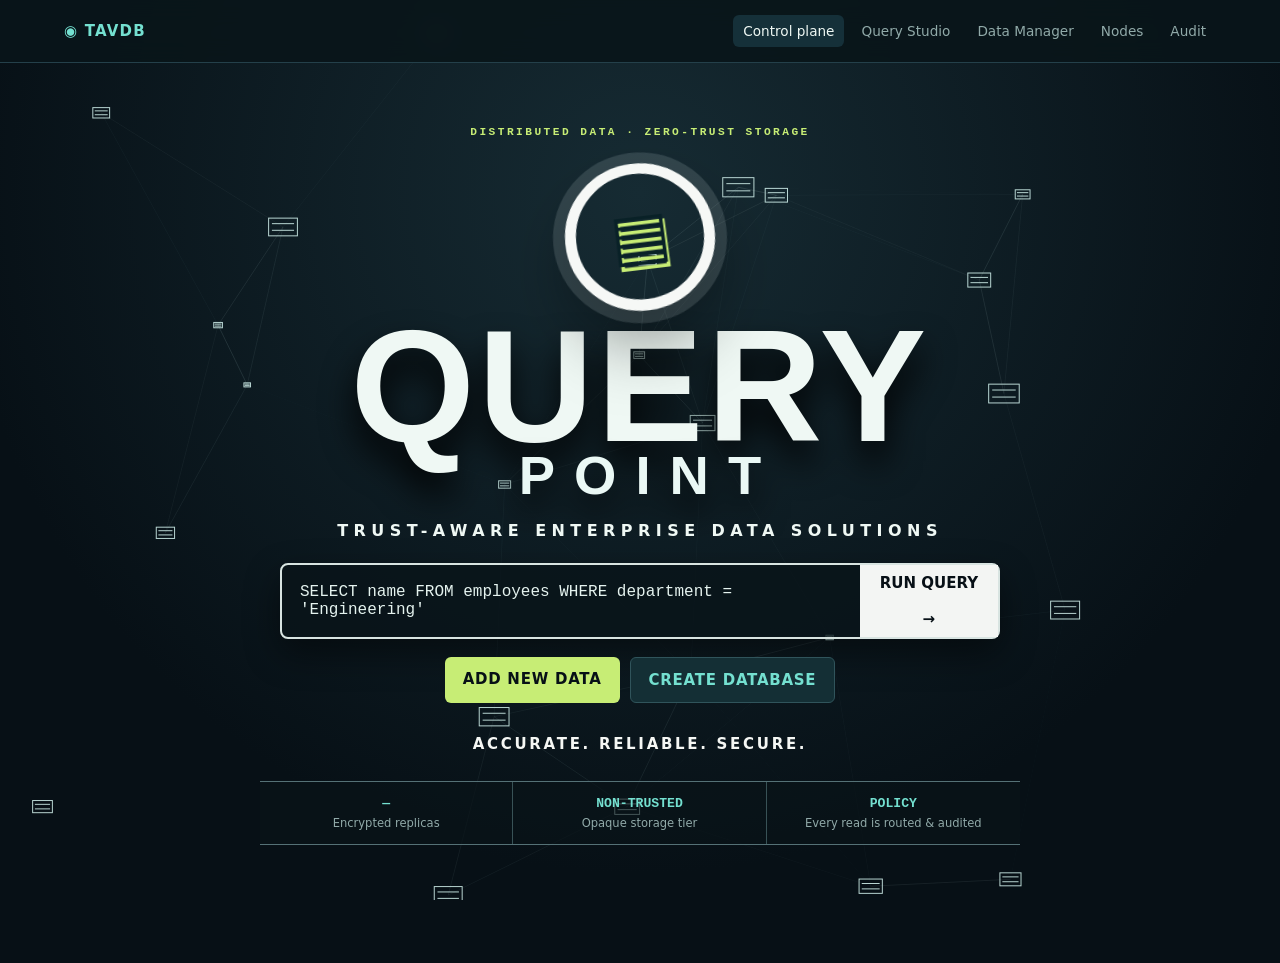
==== commit 8985abcf: "Make network landing page scrollable" ====
--- a/dashboard/index.html
+++ b/dashboard/index.html
@@ -1 +1 @@
-<!doctype html><html lang="en"><head><meta charset="utf-8"><meta name="viewport" content="width=device-width,initial-scale=1"><title>TAVDB | Distributed Data Control</title><link rel="stylesheet" href="/dashboard/site.css"></head><body class="landing"><canvas id="network" aria-hidden="true"></canvas><nav><b>◉ TAVDB</b><a class="active" href="/dashboard/">Control plane</a><a href="/dashboard/queries.html">Query Studio</a><a href="/dashboard/data.html">Data Manager</a><a href="/dashboard/nodes.html">Nodes</a><a href="/dashboard/audit.html">Audit</a></nav><main class="hero"><p class="eyebrow">DISTRIBUTED DATA · ZERO-TRUST STORAGE</p><div class="orb"><div class="disk">▤</div></div><h1>QUERY<span>POINT</span></h1><p class="tagline">Trust-aware enterprise data solutions</p><section class="command"><code>SELECT name FROM employees WHERE department = 'Engineering'</code><a href="/dashboard/queries.html">RUN QUERY <b>→</b></a></section><div class="hero-actions"><a class="primary" href="/dashboard/data.html">ADD NEW DATA</a><a class="secondary" href="/dashboard/data.html#database">CREATE DATABASE</a></div><p class="promise">ACCURATE. RELIABLE. SECURE.</p><section class="trust-strip"><div><b id="replicaCount">—</b><span>Encrypted replicas</span></div><div><b>NON-TRUSTED</b><span>Opaque storage tier</span></div><div><b>POLICY</b><span>Every read is routed & audited</span></div></section></main><script>const canvas=document.getElementById('network'),ctx=canvas.getContext('2d');let points=[];function size(){canvas.width=innerWidth*devicePixelRatio;canvas.height=innerHeight*devicePixelRatio;ctx.scale(devicePixelRatio,devicePixelRatio);points=Array.from({length:24},()=>({x:Math.random()*innerWidth,y:Math.random()*innerHeight,z:.25+Math.random(),vx:(Math.random()-.5)*.13,vy:(Math.random()-.5)*.13}))}function draw(){ctx.clearRect(0,0,innerWidth,innerHeight);for(const p of points){p.x+=p.vx;p.y+=p.vy;if(p.x<0||p.x>innerWidth)p.vx*=-1;if(p.y<0||p.y>innerHeight)p.vy*=-1}ctx.strokeStyle='rgba(205,235,235,.23)';ctx.lineWidth=1;for(let i=0;i<points.length;i++)for(let j=i+1;j<points.length;j++){let a=points[i],b=points[j],d=Math.hypot(a.x-b.x,a.y-b.y);if(d<310){ctx.globalAlpha=(1-d/310)*.75;ctx.beginPath();ctx.moveTo(a.x,a.y);ctx.lineTo(b.x,b.y);ctx.stroke()}}ctx.globalAlpha=1;for(const p of points){ctx.strokeStyle='#d7f7f2';ctx.strokeRect(p.x-13*p.z,p.y-8*p.z,26*p.z,16*p.z);ctx.beginPath();ctx.moveTo(p.x-10*p.z,p.y-3*p.z);ctx.lineTo(p.x+10*p.z,p.y-3*p.z);ctx.moveTo(p.x-10*p.z,p.y+3*p.z);ctx.lineTo(p.x+10*p.z,p.y+3*p.z);ctx.stroke()}requestAnimationFrame(draw)}addEventListener('resize',size);size();draw();(async()=>{try{let r=await fetch('/audit/logs',{headers:{Authorization:'Bearer '+localStorage.tavdb}});if(r.ok){let rows=await r.json();document.getElementById('replicaCount').textContent=rows.filter(x=>x.decision!=='DENY').length+'+'}}catch(_){}})()</script></body></html>
+<!doctype html><html lang="en"><head><meta charset="utf-8"><meta name="viewport" content="width=device-width,initial-scale=1"><meta name="theme-color" content="#071016"><title>TAVDB | Distributed Data Control</title><link rel="stylesheet" href="/dashboard/site.css"><style>.landing{overflow-x:hidden;overflow-y:auto}.landing #network{pointer-events:none}.hero{min-height:100svh;padding-bottom:max(48px,env(safe-area-inset-bottom))}@media(max-width:700px){.hero{min-height:calc(100svh - 104px);padding-top:28px;padding-bottom:44px}.hero-actions{flex-direction:column;width:min(340px,92vw)}.hero-actions a{text-align:center}.promise{margin-bottom:20px}}</style></head><body class="landing"><canvas id="network" aria-hidden="true"></canvas><nav><b>◉ TAVDB</b><a class="active" href="/dashboard/">Control plane</a><a href="/dashboard/queries.html">Query Studio</a><a href="/dashboard/data.html">Data Manager</a><a href="/dashboard/nodes.html">Nodes</a><a href="/dashboard/audit.html">Audit</a></nav><main class="hero"><p class="eyebrow">DISTRIBUTED DATA · ZERO-TRUST STORAGE</p><div class="orb"><div class="disk">▤</div></div><h1>QUERY<span>POINT</span></h1><p class="tagline">Trust-aware enterprise data solutions</p><section class="command"><code>SELECT name FROM employees WHERE department = 'Engineering'</code><a href="/dashboard/queries.html">RUN QUERY <b>→</b></a></section><div class="hero-actions"><a class="primary" href="/dashboard/data.html">ADD NEW DATA</a><a class="secondary" href="/dashboard/data.html#database">CREATE DATABASE</a></div><p class="promise">ACCURATE. RELIABLE. SECURE.</p><section class="trust-strip"><div><b id="replicaCount">—</b><span>Encrypted replicas</span></div><div><b>NON-TRUSTED</b><span>Opaque storage tier</span></div><div><b>POLICY</b><span>Every read is routed & audited</span></div></section></main><script>const canvas=document.getElementById('network'),ctx=canvas.getContext('2d');let points=[];function size(){canvas.width=innerWidth*devicePixelRatio;canvas.height=innerHeight*devicePixelRatio;ctx.setTransform(devicePixelRatio,0,0,devicePixelRatio,0,0);points=Array.from({length:24},()=>({x:Math.random()*innerWidth,y:Math.random()*innerHeight,z:.25+Math.random(),vx:(Math.random()-.5)*.13,vy:(Math.random()-.5)*.13}))}function draw(){ctx.clearRect(0,0,innerWidth,innerHeight);for(const p of points){p.x+=p.vx;p.y+=p.vy;if(p.x<0||p.x>innerWidth)p.vx*=-1;if(p.y<0||p.y>innerHeight)p.vy*=-1}ctx.strokeStyle='rgba(205,235,235,.23)';ctx.lineWidth=1;for(let i=0;i<points.length;i++)for(let j=i+1;j<points.length;j++){let a=points[i],b=points[j],d=Math.hypot(a.x-b.x,a.y-b.y);if(d<310){ctx.globalAlpha=(1-d/310)*.75;ctx.beginPath();ctx.moveTo(a.x,a.y);ctx.lineTo(b.x,b.y);ctx.stroke()}}ctx.globalAlpha=1;for(const p of points){ctx.strokeStyle='#d7f7f2';ctx.strokeRect(p.x-13*p.z,p.y-8*p.z,26*p.z,16*p.z);ctx.beginPath();ctx.moveTo(p.x-10*p.z,p.y-3*p.z);ctx.lineTo(p.x+10*p.z,p.y-3*p.z);ctx.moveTo(p.x-10*p.z,p.y+3*p.z);ctx.lineTo(p.x+10*p.z,p.y+3*p.z);ctx.stroke()}requestAnimationFrame(draw)}addEventListener('resize',size);size();draw();(async()=>{try{let r=await fetch('/audit/logs',{headers:{Authorization:'Bearer '+localStorage.tavdb}});if(r.ok){let rows=await r.json();document.getElementById('replicaCount').textContent=rows.filter(x=>x.decision!=='DENY').length+'+'}}catch(_){}})()</script></body></html>
